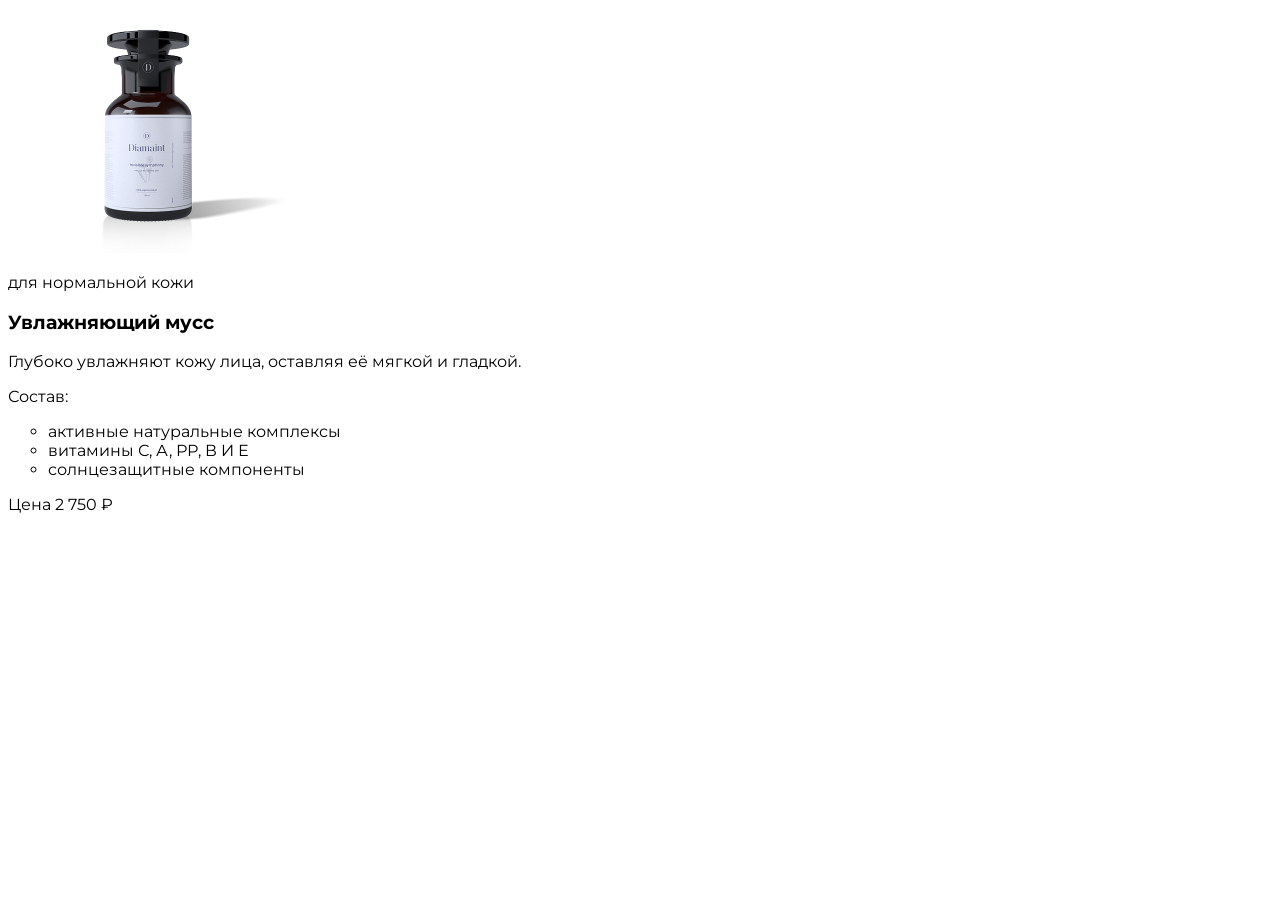
==== index.html @ f5dadd24 "fix: corrected paragraph tag and spacing" ====
<!DOCTYPE html>
<html lang="en">
<head>
  <meta charset="UTF-8">
  <meta name="viewport" content="width=device-width, initial-scale=1.0">
  <link rel="preconnect" href="https://fonts.googleapis.com">
  <link rel="preconnect" href="https://fonts.gstatic.com" crossorigin>
  <link href="https://fonts.googleapis.com/css2?family=Montserrat:ital,wght@0,100..900;1,100..900&display=swap"rel="stylesheet">
  <title>Product Card</title>
</head>
<body style="font-family: 'Montserrat', sans-serif;">
  <div>
    <img src="images for product card/moisturizing-mousse.png" width="290" height="245" alt="mousturizing-mousse">
    <p>для нормальной кожи</p>
    <h3>Увлажняющий мусс</h3>
    <p>Глубоко увлажняют кожу лица, оставляя её мягкой и гладкой.</p>
    <span>Состав:</span>
    <ul>
      <li type="circle">активные натуральные комплексы</li>
      <li type="circle">витамины С, А, РР, В И Е</li>
      <li type="circle">солнцезащитные компоненты</li>
    </ul>
    <div>
      <span>Цена</span>
      <span>2 750 &#8381</span>
    </div>
  </div>
</body>
</html>
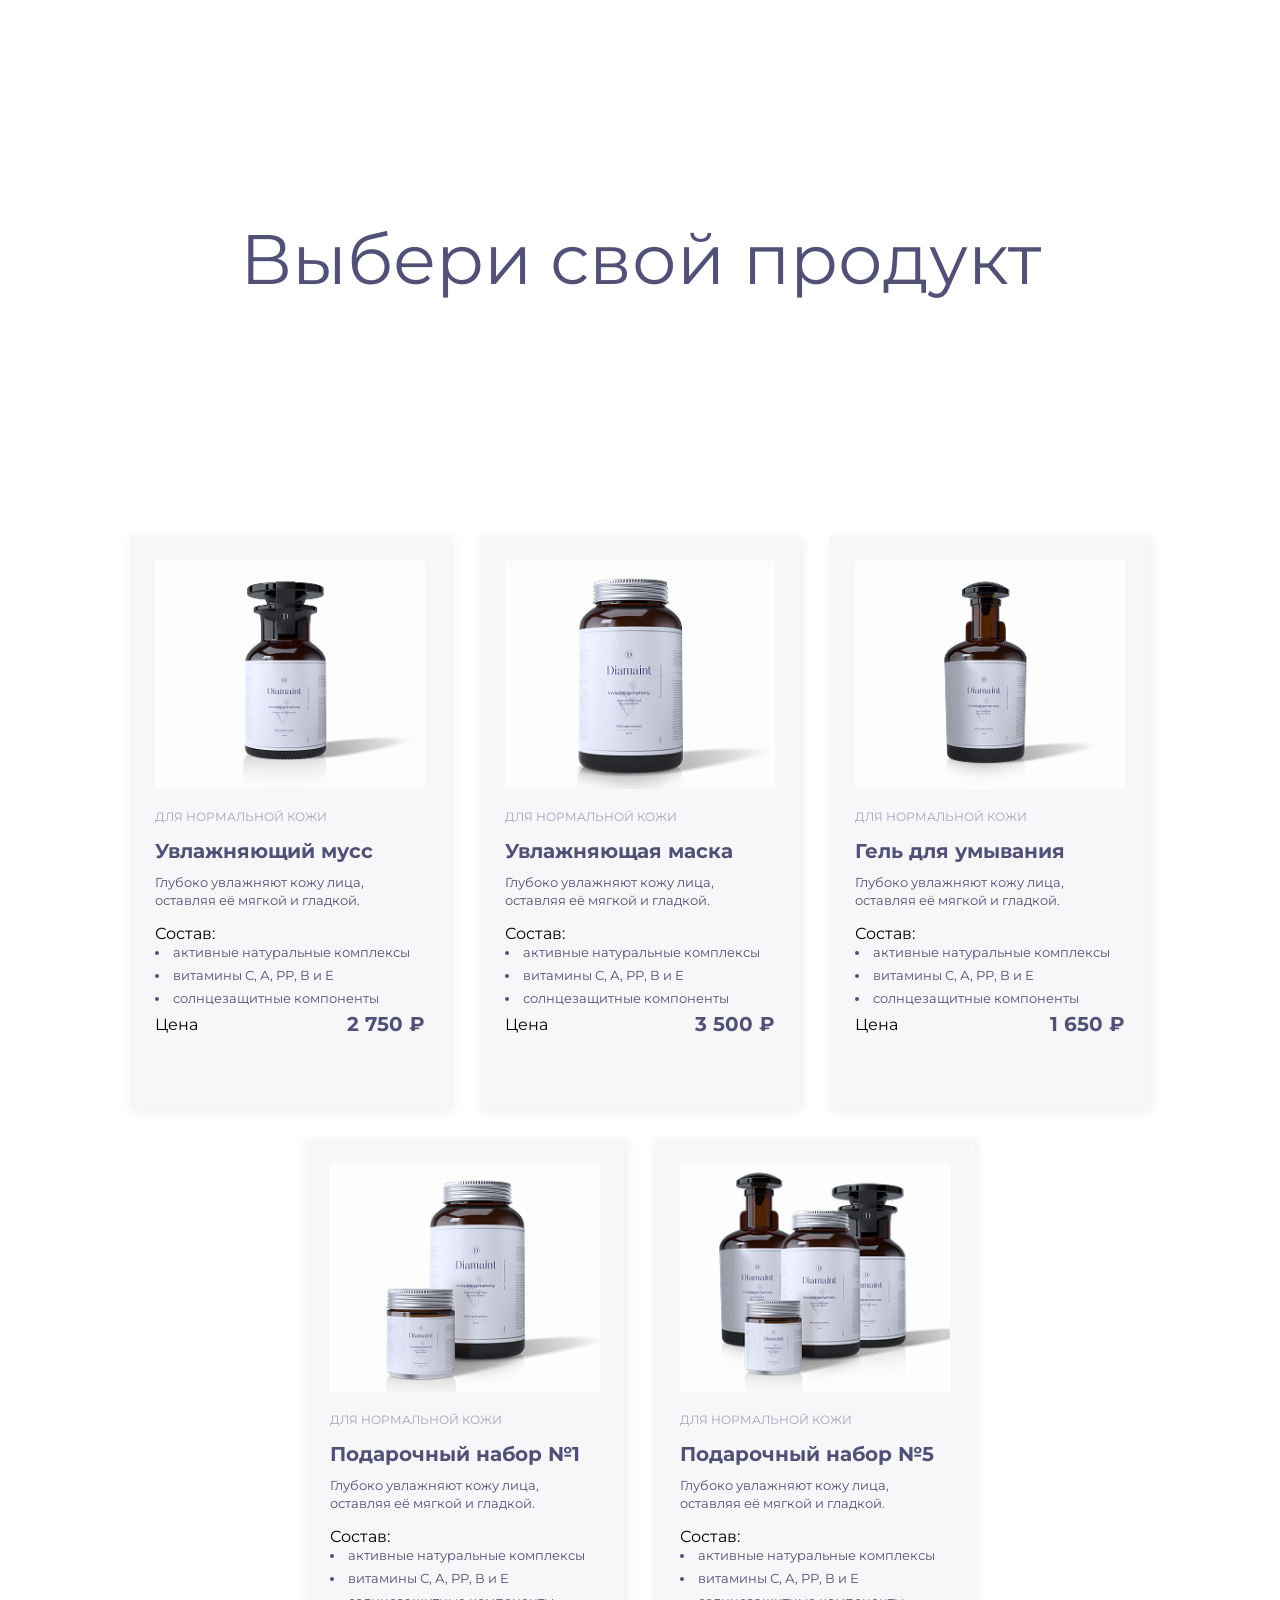
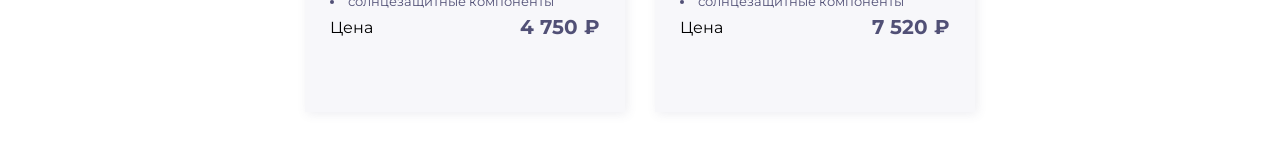
==== commit db7925c3: "feat: complete product cards layout according to Figma" ====
--- a/index.html
+++ b/index.html
@@ -1,29 +1,111 @@
 <!DOCTYPE html>
 <html lang="en">
+
 <head>
-  <meta charset="UTF-8">
-  <meta name="viewport" content="width=device-width, initial-scale=1.0">
-  <link rel="preconnect" href="https://fonts.googleapis.com">
-  <link rel="preconnect" href="https://fonts.gstatic.com" crossorigin>
-  <link href="https://fonts.googleapis.com/css2?family=Montserrat:ital,wght@0,100..900;1,100..900&display=swap"rel="stylesheet">
-  <title>Product Card</title>
+    <meta charset="UTF-8">
+    <meta name="viewport" content="width=device-width, initial-scale=1.0">
+    <link rel="preconnect" href="https://fonts.googleapis.com">
+    <link rel="preconnect" href="https://fonts.gstatic.com" crossorigin>
+    <link href="https://fonts.googleapis.com/css2?family=Montserrat:wght@400;700&display=swap" rel="stylesheet">
+    <link rel="stylesheet" href="css/style.css">
+    <title>Product Card</title>
 </head>
-<body style="font-family: 'Montserrat', sans-serif;">
-  <div>
-    <img src="images for product card/moisturizing-mousse.png" width="290" height="245" alt="mousturizing-mousse">
-    <p>для нормальной кожи</p>
-    <h3>Увлажняющий мусс</h3>
-    <p>Глубоко увлажняют кожу лица, оставляя её мягкой и гладкой.</p>
-    <span>Состав:</span>
-    <ul>
-      <li type="circle">активные натуральные комплексы</li>
-      <li type="circle">витамины С, А, РР, В И Е</li>
-      <li type="circle">солнцезащитные компоненты</li>
-    </ul>
-    <div>
-      <span>Цена</span>
-      <span>2 750 &#8381</span>
-    </div>
-  </div>
+
+<body>
+    <h1 class="product-page__title">Выбери свой продукт</h1>
+    <div class="container">
+        <div class="product-card">
+            <img src="images/moisturizing-mousse.png" class="product-card__image" alt="moisturizing Mousse">
+            <div class="product-card__content">
+                <p class="product-card__category">для нормальной кожи</p>
+                <h3 class="product-card__title">Увлажняющий мусс</h3>
+                <p class="product-card__description">Глубоко увлажняют кожу лица, оставляя её мягкой и гладкой.</p>
+                <span class="product-card__subtitle">Состав:</span>
+                <ul class="product-card__list">
+                    <li class="product-card__item">активные натуральные комплексы</li>
+                    <li class="product-card__item">витамины С, А, РР, В и Е</li>
+                    <li class="product-card__item">солнцезащитные компоненты</li>
+                </ul>
+                <div class="product-card__price-wrapper">
+                    <span class="product-card__price-label">Цена</span>
+                    <span class="product-card__price-value">2 750 &#8381;</span>
+                </div>
+            </div>
+        </div>
+        <div class="product-card">
+            <img src="images/moist-mask.png" class="product-card__image" alt="moisturizing Mousse">
+            <div class="product-card__content">
+                <p class="product-card__category">для нормальной кожи</p>
+                <h3 class="product-card__title">Увлажняющая маска</h3>
+                <p class="product-card__description">Глубоко увлажняют кожу лица, оставляя её мягкой и гладкой.</p>
+                <span class="product-card__subtitle">Состав:</span>
+                <ul class="product-card__list">
+                    <li class="product-card__item">активные натуральные комплексы</li>
+                    <li class="product-card__item">витамины С, А, РР, В и Е</li>
+                    <li class="product-card__item">солнцезащитные компоненты</li>
+                </ul>
+                <div class="product-card__price-wrapper">
+                    <span class="product-card__price-label">Цена</span>
+                    <span class="product-card__price-value">3 500 &#8381;</span>
+                </div>
+            </div>
+        </div>
+        <div class="product-card">
+            <img src="images/wash-gel.png" class="product-card__image" alt="moisturizing Mousse">
+            <div class="product-card__content">
+                <p class="product-card__category">для нормальной кожи</p>
+                <h3 class="product-card__title">Гель для умывания</h3>
+                <p class="product-card__description">Глубоко увлажняют кожу лица, оставляя её мягкой и гладкой.</p>
+                <span class="product-card__subtitle">Состав:</span>
+                <ul class="product-card__list">
+                    <li class="product-card__item">активные натуральные комплексы</li>
+                    <li class="product-card__item">витамины С, А, РР, В и Е</li>
+                    <li class="product-card__item">солнцезащитные компоненты</li>
+                </ul>
+                <div class="product-card__price-wrapper">
+                    <span class="product-card__price-label">Цена</span>
+                    <span class="product-card__price-value">1 650 &#8381;</span>
+                </div>
+            </div>
+        </div>
+        <div class="product-card">
+            <img src="images/gift-set-1.png" class="product-card__image" alt="moisturizing Mousse">
+            <div class="product-card__content">
+                <p class="product-card__category">для нормальной кожи</p>
+                <h3 class="product-card__title">Подарочный набор №1</h3>
+                <p class="product-card__description">Глубоко увлажняют кожу лица, оставляя её мягкой и гладкой.</p>
+                <span class="product-card__subtitle">Состав:</span>
+                <ul class="product-card__list">
+                    <li class="product-card__item">активные натуральные комплексы</li>
+                    <li class="product-card__item">витамины С, А, РР, В и Е</li>
+                    <li class="product-card__item">солнцезащитные компоненты</li>
+                </ul>
+                <div class="product-card__price-wrapper">
+                    <span class="product-card__price-label">Цена</span>
+                    <span class="product-card__price-value">4 750 &#8381;</span>
+                </div>
+            </div>
+        </div>
+        <div class="product-card">
+            <img src="images/gift-set-5.png" class="product-card__image" alt="moisturizing Mousse">
+            <div class="product-card__content">
+                <p class="product-card__category">для нормальной кожи</p>
+                <h3 class="product-card__title">Подарочный набор №5</h3>
+                <p class="product-card__description">Глубоко увлажняют кожу лица, оставляя её мягкой и гладкой.
+                </p>
+                <span class="product-card__subtitle">Состав:</span>
+                <ul class="product-card__list">
+                    <li class="product-card__item">активные натуральные комплексы</li>
+                    <li class="product-card__item">витамины С, А, РР, В и Е</li>
+                    <li class="product-card__item">солнцезащитные компоненты</li>
+                </ul>
+                <div class="product-card__price-wrapper">
+                    <span class="product-card__price-label">Цена</span>
+                    <span class="product-card__price-value">7 520 &#8381;</span>
+                </div>
+        </div>
+        </div>
+        </div>
 </body>
+
 </html>
--- a/css/style.css
+++ b/css/style.css
@@ -0,0 +1,88 @@
+*{
+margin: 0;
+padding: 0;
+box-sizing: border-box;
+font-family: 'Montserrat', sans-serif;
+}
+.container {
+  display: flex;
+  justify-content: center;
+  gap: 30px;
+  padding: 50px 20px;
+  flex-wrap: wrap; 
+  
+  max-width: 1100px; 
+  width: 100%;    
+  margin: 0 auto; 
+}
+.product-page__title {
+    text-align: center;
+    font-size: 70px;
+    line-height: 78px;
+    color: #515076;
+    font-weight: 400;
+    margin-top: 220px;   
+    margin-bottom: 188px;
+    max-width: 1100px;
+    margin-left: auto;
+    margin-right: auto;
+}
+.product-card__image {
+  width: 100%;
+  max-width: 290px;
+  display: block;
+  margin: 0 auto 20px; 
+}
+.product-card {
+  flex: 0 1 320px;
+  max-width: 340px;
+    height: 573px; 
+    background: #F7F7FA; 
+    box-shadow: 2px 2px 10px rgba(81, 80, 118, 0.1); 
+    padding: 25px;
+    display: flex;
+    flex-direction: column;
+}
+
+.product-card__category {
+    font-size: 12px;
+    text-transform: uppercase;
+    color: #A5A3B9; /* Тот самый цвет из Inspect */
+    margin-bottom: 15px;
+}
+
+.product-card__title {
+    font-weight: 700;
+    font-size: 20px;
+    color: #515076;
+    margin-bottom: 10px;
+}
+.product-card__description {
+    font-size: 13px;
+    line-height: 18px;
+    color: #515076;
+    margin-bottom: 15px;
+}
+.product-card__list {
+    list-style-position: inside; 
+    padding: 0;             
+    margin-bottom: 0 0 20px 0;        
+}
+
+.product-card__item {
+    font-size: 13px;
+    line-height: 18px;
+    color: #515076;
+    margin-bottom: 5px;          
+}
+.product-card__price-wrapper {
+    display: flex;     
+    justify-content: space-between;    
+    align-items: center;   
+    margin-top: auto;      
+}
+.product-card__price-value {
+    font-weight: 700;  
+    font-size: 20px;
+    color: #515076;
+}
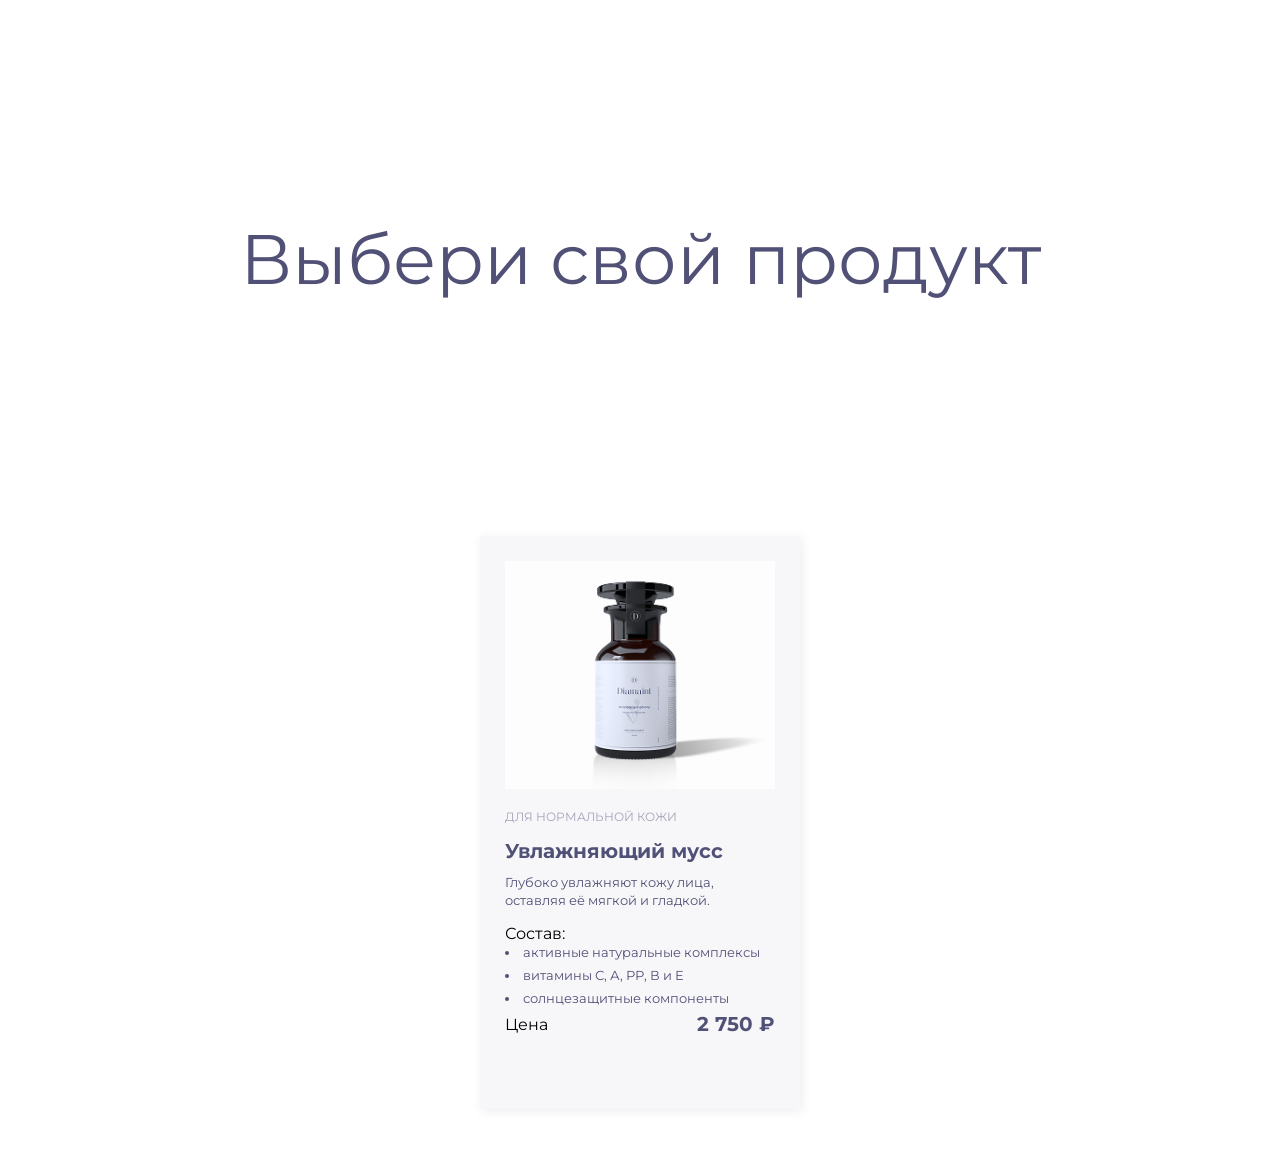
==== commit a99a7200: "Merge branch 'main' into task-3" ====
--- a/index.html
+++ b/index.html
@@ -32,80 +32,6 @@
                 </div>
             </div>
         </div>
-        <div class="product-card">
-            <img src="images/moist-mask.png" class="product-card__image" alt="moisturizing Mousse">
-            <div class="product-card__content">
-                <p class="product-card__category">для нормальной кожи</p>
-                <h3 class="product-card__title">Увлажняющая маска</h3>
-                <p class="product-card__description">Глубоко увлажняют кожу лица, оставляя её мягкой и гладкой.</p>
-                <span class="product-card__subtitle">Состав:</span>
-                <ul class="product-card__list">
-                    <li class="product-card__item">активные натуральные комплексы</li>
-                    <li class="product-card__item">витамины С, А, РР, В и Е</li>
-                    <li class="product-card__item">солнцезащитные компоненты</li>
-                </ul>
-                <div class="product-card__price-wrapper">
-                    <span class="product-card__price-label">Цена</span>
-                    <span class="product-card__price-value">3 500 &#8381;</span>
-                </div>
-            </div>
-        </div>
-        <div class="product-card">
-            <img src="images/wash-gel.png" class="product-card__image" alt="moisturizing Mousse">
-            <div class="product-card__content">
-                <p class="product-card__category">для нормальной кожи</p>
-                <h3 class="product-card__title">Гель для умывания</h3>
-                <p class="product-card__description">Глубоко увлажняют кожу лица, оставляя её мягкой и гладкой.</p>
-                <span class="product-card__subtitle">Состав:</span>
-                <ul class="product-card__list">
-                    <li class="product-card__item">активные натуральные комплексы</li>
-                    <li class="product-card__item">витамины С, А, РР, В и Е</li>
-                    <li class="product-card__item">солнцезащитные компоненты</li>
-                </ul>
-                <div class="product-card__price-wrapper">
-                    <span class="product-card__price-label">Цена</span>
-                    <span class="product-card__price-value">1 650 &#8381;</span>
-                </div>
-            </div>
-        </div>
-        <div class="product-card">
-            <img src="images/gift-set-1.png" class="product-card__image" alt="moisturizing Mousse">
-            <div class="product-card__content">
-                <p class="product-card__category">для нормальной кожи</p>
-                <h3 class="product-card__title">Подарочный набор №1</h3>
-                <p class="product-card__description">Глубоко увлажняют кожу лица, оставляя её мягкой и гладкой.</p>
-                <span class="product-card__subtitle">Состав:</span>
-                <ul class="product-card__list">
-                    <li class="product-card__item">активные натуральные комплексы</li>
-                    <li class="product-card__item">витамины С, А, РР, В и Е</li>
-                    <li class="product-card__item">солнцезащитные компоненты</li>
-                </ul>
-                <div class="product-card__price-wrapper">
-                    <span class="product-card__price-label">Цена</span>
-                    <span class="product-card__price-value">4 750 &#8381;</span>
-                </div>
-            </div>
-        </div>
-        <div class="product-card">
-            <img src="images/gift-set-5.png" class="product-card__image" alt="moisturizing Mousse">
-            <div class="product-card__content">
-                <p class="product-card__category">для нормальной кожи</p>
-                <h3 class="product-card__title">Подарочный набор №5</h3>
-                <p class="product-card__description">Глубоко увлажняют кожу лица, оставляя её мягкой и гладкой.
-                </p>
-                <span class="product-card__subtitle">Состав:</span>
-                <ul class="product-card__list">
-                    <li class="product-card__item">активные натуральные комплексы</li>
-                    <li class="product-card__item">витамины С, А, РР, В и Е</li>
-                    <li class="product-card__item">солнцезащитные компоненты</li>
-                </ul>
-                <div class="product-card__price-wrapper">
-                    <span class="product-card__price-label">Цена</span>
-                    <span class="product-card__price-value">7 520 &#8381;</span>
-                </div>
-        </div>
-        </div>
         </div>
 </body>
-
 </html>
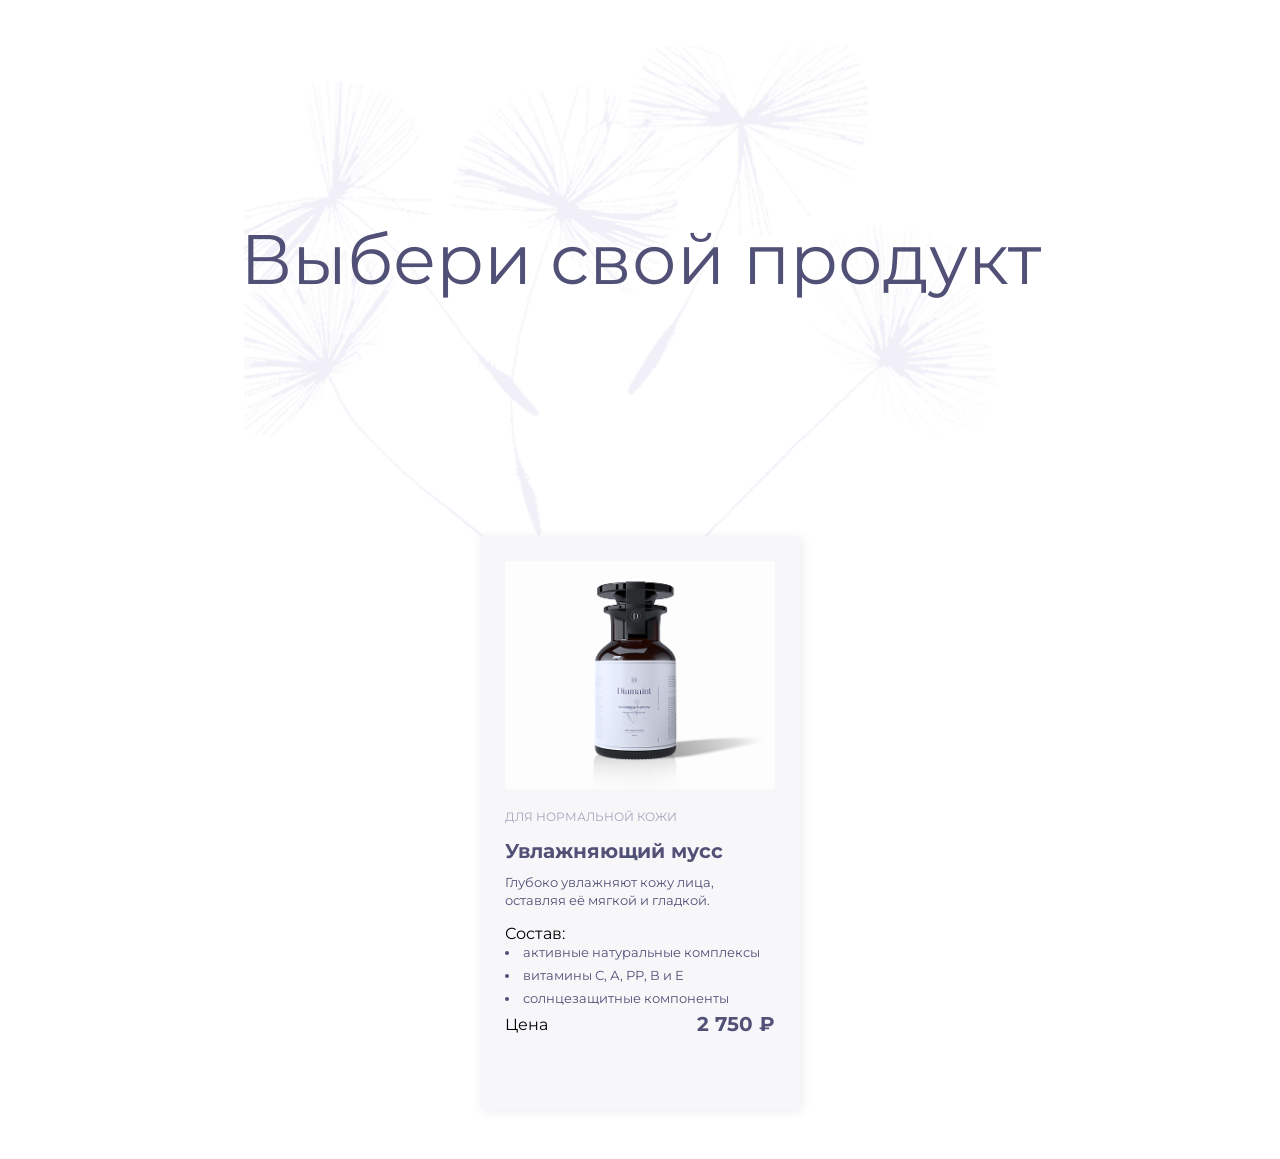
==== commit bd402633: "style: final fix for background structure and dandelion layer" ====
--- a/index.html
+++ b/index.html
@@ -12,6 +12,7 @@
 </head>
 
 <body>
+    <div class="all-elements background-picture "></div>
     <h1 class="product-page__title">Выбери свой продукт</h1>
     <div class="container">
         <div class="product-card">
--- a/css/style.css
+++ b/css/style.css
@@ -3,6 +3,25 @@
 padding: 0;
 box-sizing: border-box;
 font-family: 'Montserrat', sans-serif;
+}
+body {
+    background-repeat: no-repeat; 
+    background-position: top center; 
+    background-size: 100% 700px; 
+    background-attachment: scroll;
+}
+.background-picture {
+    position: absolute;
+    top: 0;
+    left: 0;
+    width: 100%;
+    height: 700px; /* Высота, чтобы одуванчики не растягивались на всю страницу */
+    z-index: -1; /* Чтобы картинка была СЗАДИ текста и карточек */
+    
+    background-image: url('../images/dandelion.png');
+    background-repeat: no-repeat;
+    background-position: top center;
+    background-size: contain; /* Чтобы одуванчики были четкими и не сплющенными */
 }
 .container {
   display: flex;
@@ -85,4 +104,4 @@
     font-weight: 700;  
     font-size: 20px;
     color: #515076;
-}+}
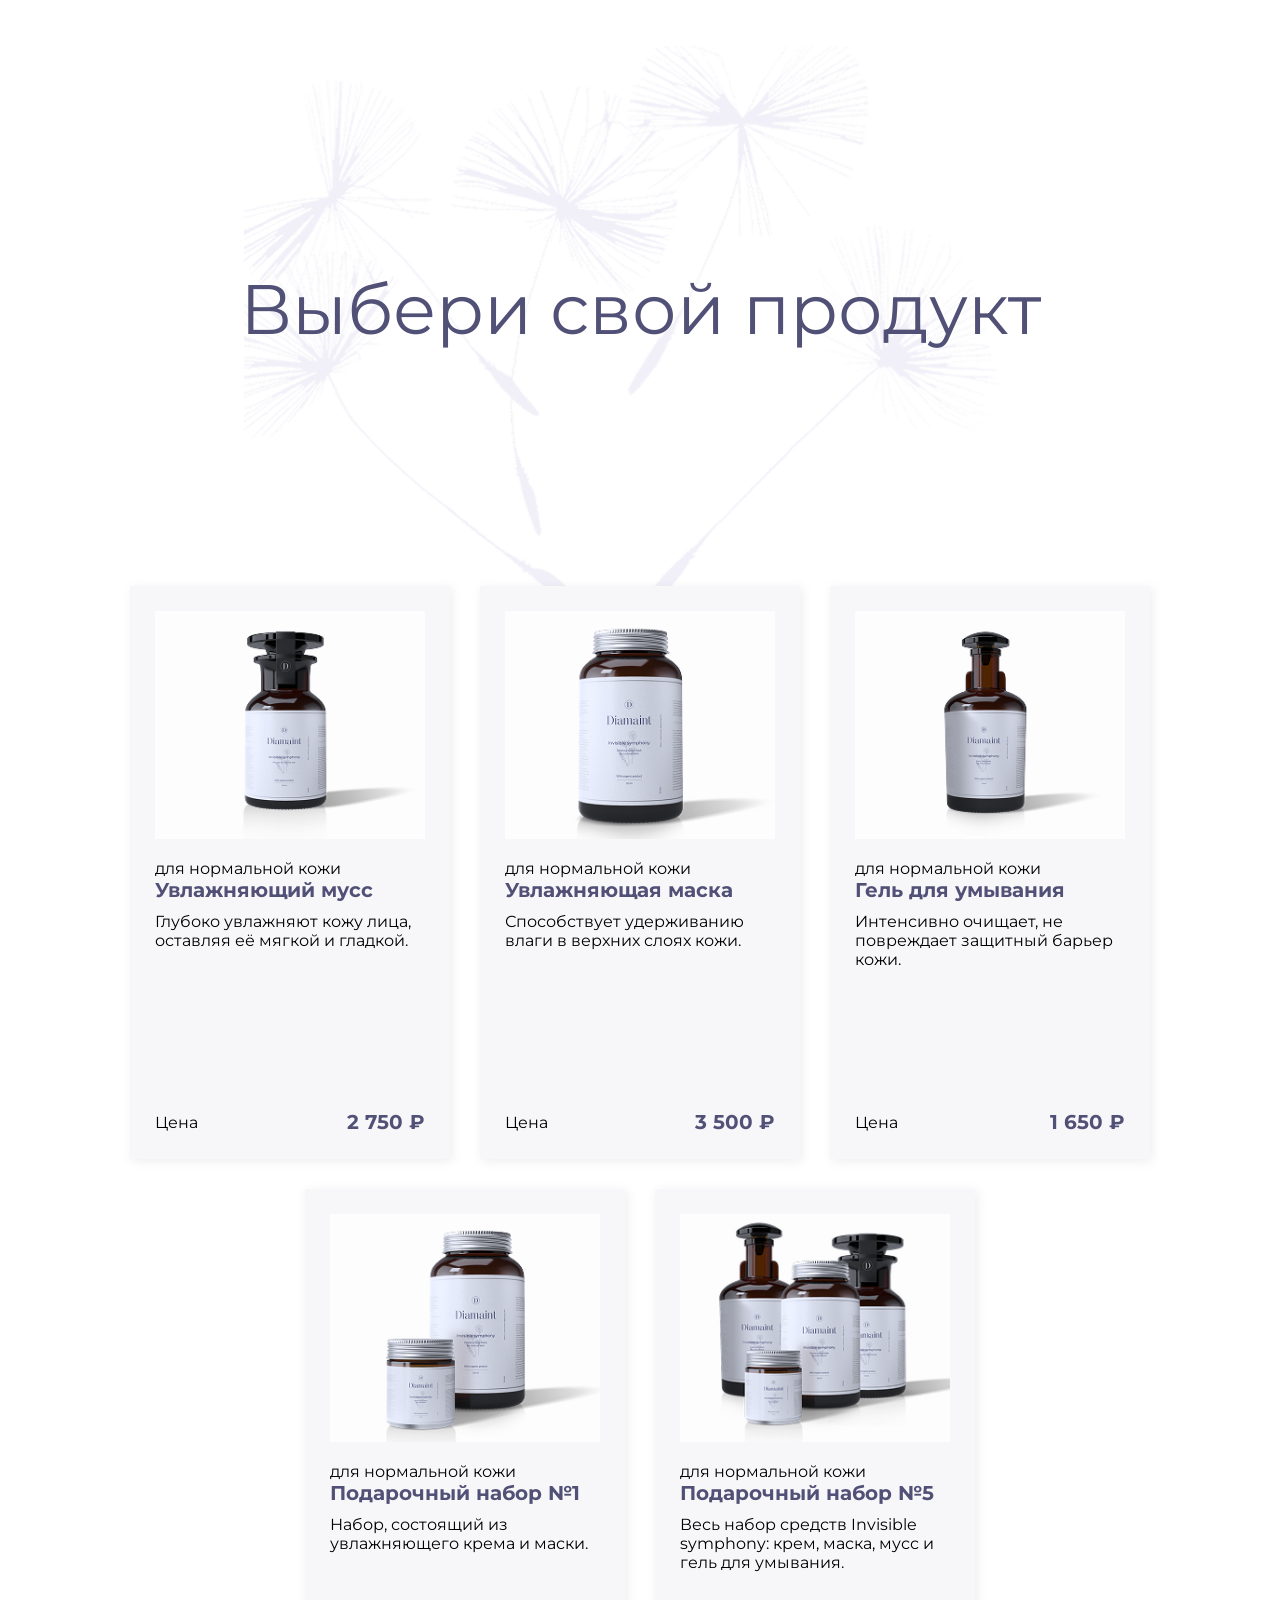
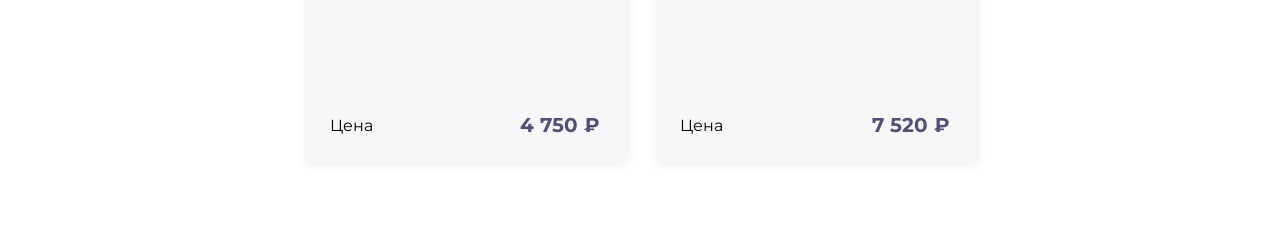
==== commit 914beb69: "fix: code formatting and layout alignment" ====
--- a/index.html
+++ b/index.html
@@ -1,38 +1,77 @@
 <!DOCTYPE html>
-<html lang="en">
-
+<html lang="ru">
 <head>
     <meta charset="UTF-8">
     <meta name="viewport" content="width=device-width, initial-scale=1.0">
+    <title>Product Card Project</title>
     <link rel="preconnect" href="https://fonts.googleapis.com">
     <link rel="preconnect" href="https://fonts.gstatic.com" crossorigin>
     <link href="https://fonts.googleapis.com/css2?family=Montserrat:wght@400;700&display=swap" rel="stylesheet">
     <link rel="stylesheet" href="css/style.css">
-    <title>Product Card</title>
 </head>
+<body>
+    <div class="background-picture"></div>
 
-<body>
-    <div class="all-elements background-picture "></div>
-    <h1 class="product-page__title">Выбери свой продукт</h1>
     <div class="container">
-        <div class="product-card">
-            <img src="images/moisturizing-mousse.png" class="product-card__image" alt="moisturizing Mousse">
-            <div class="product-card__content">
-                <p class="product-card__category">для нормальной кожи</p>
+        <h1 class="product-page__title">Выбери свой продукт</h1>
+
+        <div class="product-card-wrapper">
+            
+            <div class="product-card">
+                <img src="images/moisturizing-mousse.png" class="product-card__image" alt="Мусс">
+                <p class="product-card__for-skin">для нормальной кожи</p>
                 <h3 class="product-card__title">Увлажняющий мусс</h3>
-                <p class="product-card__description">Глубоко увлажняют кожу лица, оставляя её мягкой и гладкой.</p>
-                <span class="product-card__subtitle">Состав:</span>
-                <ul class="product-card__list">
-                    <li class="product-card__item">активные натуральные комплексы</li>
-                    <li class="product-card__item">витамины С, А, РР, В и Е</li>
-                    <li class="product-card__item">солнцезащитные компоненты</li>
-                </ul>
+                <p class="product-card__desc">Глубоко увлажняют кожу лица, оставляя её мягкой и гладкой.</p>
                 <div class="product-card__price-wrapper">
                     <span class="product-card__price-label">Цена</span>
                     <span class="product-card__price-value">2 750 &#8381;</span>
                 </div>
             </div>
+
+            <div class="product-card">
+                <img src="images/moist-mask.png" class="product-card__image" alt="Маска">
+                <p class="product-card__for-skin">для нормальной кожи</p>
+                <h3 class="product-card__title">Увлажняющая маска</h3>
+                <p class="product-card__desc">Способствует удерживанию влаги в верхних слоях кожи.</p>
+                <div class="product-card__price-wrapper">
+                    <span class="product-card__price-label">Цена</span>
+                    <span class="product-card__price-value">3 500 &#8381;</span>
+                </div>
+            </div>
+
+            <div class="product-card">
+                <img src="images/wash-gel.png" class="product-card__image" alt="Гель">
+                <p class="product-card__for-skin">для нормальной кожи</p>
+                <h3 class="product-card__title">Гель для умывания</h3>
+                <p class="product-card__desc">Интенсивно очищает, не повреждает защитный барьер кожи.</p>
+                <div class="product-card__price-wrapper">
+                    <span class="product-card__price-label">Цена</span>
+                    <span class="product-card__price-value">1 650 &#8381;</span>
+                </div>
+            </div>
+
+            <div class="product-card">
+                <img src="images/gift-set-1.png" class="product-card__image" alt="Набор 1">
+                <p class="product-card__for-skin">для нормальной кожи</p>
+                <h3 class="product-card__title">Подарочный набор №1</h3>
+                <p class="product-card__desc">Набор, состоящий из увлажняющего крема и маски.</p>
+                <div class="product-card__price-wrapper">
+                    <span class="product-card__price-label">Цена</span>
+                    <span class="product-card__price-value">4 750 &#8381;</span>
+                </div>
+            </div>
+
+            <div class="product-card">
+                <img src="images/gift-set-5.png" class="product-card__image" alt="Набор 5">
+                <p class="product-card__for-skin">для нормальной кожи</p>
+                <h3 class="product-card__title">Подарочный набор №5</h3>
+                <p class="product-card__desc">Весь набор средств Invisible symphony: крем, маска, мусс и гель для умывания.</p>
+                <div class="product-card__price-wrapper">
+                    <span class="product-card__price-label">Цена</span>
+                    <span class="product-card__price-value">7 520 &#8381;</span>
+                </div>
+            </div>
         </div>
-        </div>
+    </div>
 </body>
 </html>
--- a/css/style.css
+++ b/css/style.css
@@ -1,107 +1,125 @@
-*{
-margin: 0;
-padding: 0;
-box-sizing: border-box;
-font-family: 'Montserrat', sans-serif;
+* {
+  margin: 0;
+  padding: 0;
+  box-sizing: border-box;
+  font-family: 'Montserrat', sans-serif;
 }
+
 body {
-    background-repeat: no-repeat; 
-    background-position: top center; 
-    background-size: 100% 700px; 
-    background-attachment: scroll;
+  background-repeat: no-repeat;
+  background-position: top center;
+  background-size: 100% 700px;
+  background-attachment: scroll;
 }
+
 .background-picture {
-    position: absolute;
-    top: 0;
-    left: 0;
-    width: 100%;
-    height: 700px; /* Высота, чтобы одуванчики не растягивались на всю страницу */
-    z-index: -1; /* Чтобы картинка была СЗАДИ текста и карточек */
-    
-    background-image: url('../images/dandelion.png');
-    background-repeat: no-repeat;
-    background-position: top center;
-    background-size: contain; /* Чтобы одуванчики были четкими и не сплющенными */
+  position: absolute;
+  top: 0;
+  left: 0;
+  width: 100%;
+  height: 700px;
+  z-index: -1;
+  background-image: url('../images/dandelion.png');
+  background-repeat: no-repeat;
+  background-position: top center;
+  background-size: contain;
 }
+
 .container {
   display: flex;
   justify-content: center;
   gap: 30px;
   padding: 50px 20px;
-  flex-wrap: wrap; 
-  
-  max-width: 1100px; 
-  width: 100%;    
-  margin: 0 auto; 
+  flex-wrap: wrap;
+
+  max-width: 1100px;
+  width: 100%;
+  margin: 0 auto;
 }
+
 .product-page__title {
-    text-align: center;
-    font-size: 70px;
-    line-height: 78px;
-    color: #515076;
-    font-weight: 400;
-    margin-top: 220px;   
-    margin-bottom: 188px;
-    max-width: 1100px;
-    margin-left: auto;
-    margin-right: auto;
+  text-align: center;
+  font-size: 70px;
+  line-height: 78px;
+  color: #515076;
+  font-weight: 400;
+  margin-top: 220px;
+  margin-bottom: 188px;
+  max-width: 1100px;
+  margin-left: auto;
+  margin-right: auto;
 }
+
 .product-card__image {
   width: 100%;
   max-width: 290px;
   display: block;
-  margin: 0 auto 20px; 
+  margin: 0 auto 20px;
 }
+
 .product-card {
   flex: 0 1 320px;
   max-width: 340px;
-    height: 573px; 
-    background: #F7F7FA; 
-    box-shadow: 2px 2px 10px rgba(81, 80, 118, 0.1); 
-    padding: 25px;
-    display: flex;
-    flex-direction: column;
+  height: 573px;
+  background: #F7F7FA;
+  box-shadow: 2px 2px 10px rgba(81, 80, 118, 0.1);
+  padding: 25px;
+  display: flex;
+  flex-direction: column;
 }
 
 .product-card__category {
-    font-size: 12px;
-    text-transform: uppercase;
-    color: #A5A3B9; /* Тот самый цвет из Inspect */
-    margin-bottom: 15px;
+  font-size: 12px;
+  text-transform: uppercase;
+  color: #A5A3B9;
+  /* Тот самый цвет из Inspect */
+  margin-bottom: 15px;
 }
 
 .product-card__title {
-    font-weight: 700;
-    font-size: 20px;
-    color: #515076;
-    margin-bottom: 10px;
+  font-weight: 700;
+  font-size: 20px;
+  color: #515076;
+  margin-bottom: 10px;
 }
+
 .product-card__description {
-    font-size: 13px;
-    line-height: 18px;
-    color: #515076;
-    margin-bottom: 15px;
+  font-size: 13px;
+  line-height: 18px;
+  color: #515076;
+  margin-bottom: 15px;
 }
+
 .product-card__list {
-    list-style-position: inside; 
-    padding: 0;             
-    margin-bottom: 0 0 20px 0;        
+  list-style-position: inside;
+  padding: 0;
+  margin-bottom: 0 0 20px 0;
 }
 
 .product-card__item {
-    font-size: 13px;
-    line-height: 18px;
-    color: #515076;
-    margin-bottom: 5px;          
+  font-size: 13px;
+  line-height: 18px;
+  color: #515076;
+  margin-bottom: 5px;
 }
+
 .product-card__price-wrapper {
-    display: flex;     
-    justify-content: space-between;    
-    align-items: center;   
-    margin-top: auto;      
+  display: flex;
+  justify-content: space-between;
+  align-items: center;
+  margin-top: auto;
 }
+
 .product-card__price-value {
-    font-weight: 700;  
-    font-size: 20px;
-    color: #515076;
+  font-weight: 700;
+  font-size: 20px;
+  color: #515076;
 }
+
+.product-card-wrapper {
+  display: flex;
+  flex-wrap: wrap;
+  justify-content: center;
+  gap: 30px;
+  padding: 20px;
+}
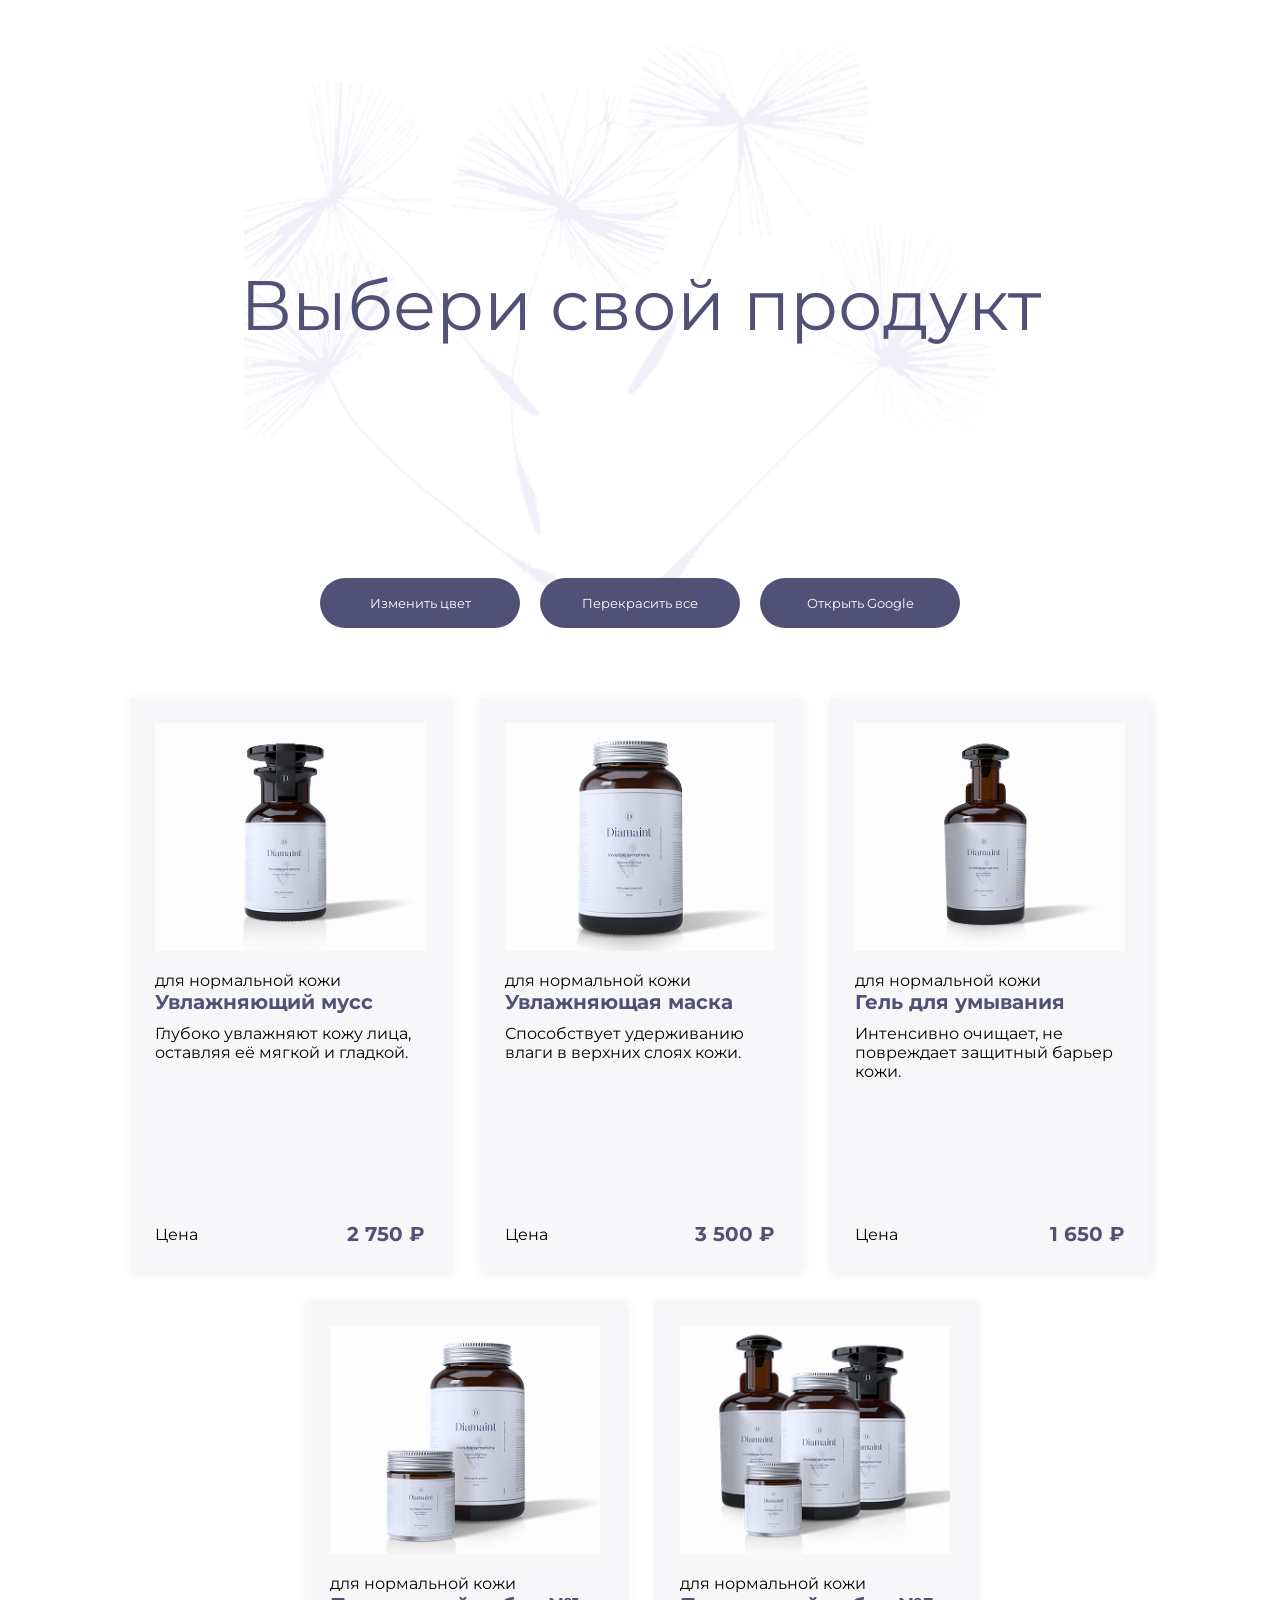
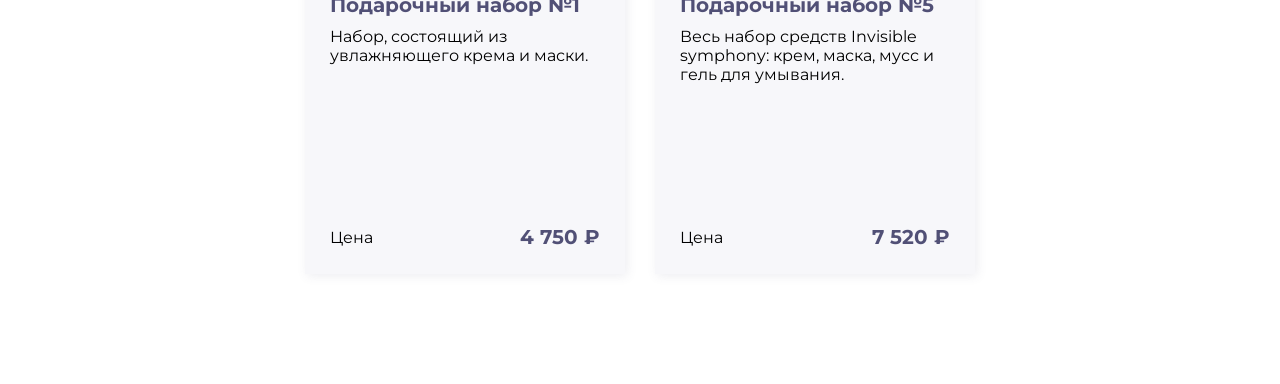
==== commit e0ec7fae: "Выполнила задачу с кнопками" ====
--- a/index.html
+++ b/index.html
@@ -7,16 +7,18 @@
     <link rel="preconnect" href="https://fonts.googleapis.com">
     <link rel="preconnect" href="https://fonts.gstatic.com" crossorigin>
     <link href="https://fonts.googleapis.com/css2?family=Montserrat:wght@400;700&display=swap" rel="stylesheet">
-    <link rel="stylesheet" href="css/style.css">
+   <link rel="stylesheet" href="css/style.css">
 </head>
-<body>
+ <body> 
     <div class="background-picture"></div>
-
     <div class="container">
         <h1 class="product-page__title">Выбери свой продукт</h1>
-
-        <div class="product-card-wrapper">
-            
+    <div class="buttons">
+        <button id="recolor-button" class="recolor-btn">Изменить цвет</button> 
+        <button id="recolor-all-button" class="recolor-btn">Перекрасить все</button>
+        <button id="open-google-button" class="recolor-btn">Открыть Google</button>
+    </div>
+        <div class="product-card-wrapper">         
             <div class="product-card">
                 <img src="images/moisturizing-mousse.png" class="product-card__image" alt="Мусс">
                 <p class="product-card__for-skin">для нормальной кожи</p>
@@ -27,7 +29,6 @@
                     <span class="product-card__price-value">2 750 &#8381;</span>
                 </div>
             </div>
-
             <div class="product-card">
                 <img src="images/moist-mask.png" class="product-card__image" alt="Маска">
                 <p class="product-card__for-skin">для нормальной кожи</p>
@@ -38,7 +39,6 @@
                     <span class="product-card__price-value">3 500 &#8381;</span>
                 </div>
             </div>
-
             <div class="product-card">
                 <img src="images/wash-gel.png" class="product-card__image" alt="Гель">
                 <p class="product-card__for-skin">для нормальной кожи</p>
@@ -49,7 +49,6 @@
                     <span class="product-card__price-value">1 650 &#8381;</span>
                 </div>
             </div>
-
             <div class="product-card">
                 <img src="images/gift-set-1.png" class="product-card__image" alt="Набор 1">
                 <p class="product-card__for-skin">для нормальной кожи</p>
@@ -60,7 +59,6 @@
                     <span class="product-card__price-value">4 750 &#8381;</span>
                 </div>
             </div>
-
             <div class="product-card">
                 <img src="images/gift-set-5.png" class="product-card__image" alt="Набор 5">
                 <p class="product-card__for-skin">для нормальной кожи</p>
@@ -73,5 +71,6 @@
             </div>
         </div>
     </div>
+    <script src="script.js"></script>
 </body>
 </html>
--- a/css/style.css
+++ b/css/style.css
@@ -19,7 +19,7 @@
   width: 100%;
   height: 700px;
   z-index: -1;
-  background-image: url('../images/dandelion.png');
+  background-image: url('../images/dandelion-bg.png');
   background-repeat: no-repeat;
   background-position: top center;
   background-size: contain;
@@ -31,7 +31,6 @@
   gap: 30px;
   padding: 50px 20px;
   flex-wrap: wrap;
-
   max-width: 1100px;
   width: 100%;
   margin: 0 auto;
@@ -40,7 +39,7 @@
 .product-page__title {
   text-align: center;
   font-size: 70px;
-  line-height: 78px;
+  line-height: 70px;
   color: #515076;
   font-weight: 400;
   margin-top: 220px;
@@ -61,7 +60,7 @@
   flex: 0 1 320px;
   max-width: 340px;
   height: 573px;
-  background: #F7F7FA;
+  background: #f7f7fa;
   box-shadow: 2px 2px 10px rgba(81, 80, 118, 0.1);
   padding: 25px;
   display: flex;
@@ -71,8 +70,7 @@
 .product-card__category {
   font-size: 12px;
   text-transform: uppercase;
-  color: #A5A3B9;
-  /* Тот самый цвет из Inspect */
+  color: #a5a3b9;
   margin-bottom: 15px;
 }
 
@@ -93,7 +91,7 @@
 .product-card__list {
   list-style-position: inside;
   padding: 0;
-  margin-bottom: 0 0 20px 0;
+  margin-bottom: 20px;
 }
 
 .product-card__item {
@@ -122,4 +120,24 @@
   justify-content: center;
   gap: 30px;
   padding: 20px;
+  margin-bottom: 40px;
+}
+
+.buttons {
+  display: flex;
+  justify-content: center;
+  gap: 20px;
+  margin: 20px 0;
+}
+
+.recolor-btn {               
+    width: 200px;           
+    height: 50px;   
+    padding: 10px 20px;          
+    background-color: #515076;
+    color: white;
+    border: none;
+    border-radius: 25px;      
+    font-family: 'Montserrat', sans-serif;
+    cursor: pointer;
 }
